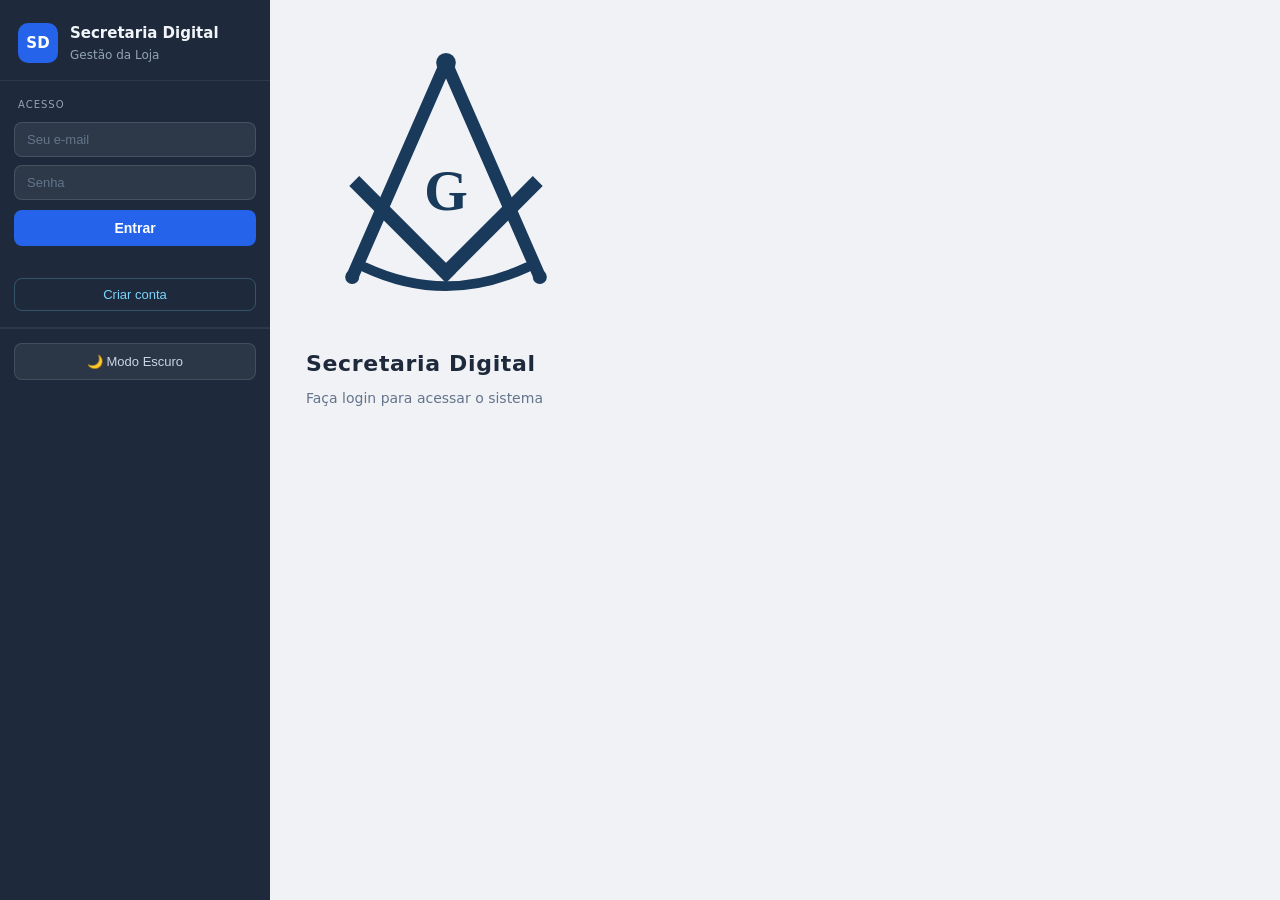
==== frontend_painel/index.html @ e57c98c4 "feat: Calculadora de Bebidas + chave_pix no cadastro de irmão - Migrations 039 (irmaos.chave_pix) e " ====
<!DOCTYPE html>
<html lang="pt-BR">
<head>
  <meta charset="UTF-8" />
  <meta name="viewport" content="width=device-width, initial-scale=1.0" />
  <title>Secretaria Digital</title>
  <link rel="stylesheet" href="styles.css?v=16" />
  <script>
    (function(){var t=localStorage.getItem('sd-theme');if(t==='dark')document.documentElement.setAttribute('data-theme','dark');}())
  </script>
  <script src="https://cdn.jsdelivr.net/npm/chart.js@4.4.0/dist/chart.umd.min.js"></script>
</head>
<body>

<!-- Hamburguer (mobile) -->
<button class="hamburger" id="hamburger" onclick="toggleSidebar()">
  <span></span><span></span><span></span>
</button>
<div class="sidebar-overlay" id="sidebarOverlay" onclick="toggleSidebar()"></div>

<div class="layout">

  <!-- ═══════════════════ SIDEBAR ═══════════════════ -->
  <aside class="sidebar" id="sidebar">

    <div class="brand" onclick="if(state&&state.token){mostrarView('homeView');atualizarNavAtivo();}" style="cursor:pointer" title="Ir para home">
      <div class="brand-icon">SD</div>
      <div>
        <div class="brand-title">Secretaria Digital</div>
        <div class="brand-sub">Gestão da Loja</div>
      </div>
    </div>

    <!-- Bloco de autenticação -->
    <div class="sidebar-section">
      <div class="sidebar-label">Acesso</div>

      <div id="formLogin">
        <input class="sb-input" type="text"     id="apiUrl"   value="" placeholder="URL da API" style="display:none" />
        <input class="sb-input" type="email"    id="email"    placeholder="Seu e-mail" />
        <input class="sb-input" type="password" id="password" placeholder="Senha" />
        <button class="btn-login" id="loginBtn">Entrar</button>
        <div class="sb-msg" id="loginMsg"></div>
        <button class="btn-criar-conta" id="abrirCadastroBtn">Criar conta</button>
      </div>

      <div id="blocoUsuario" style="display:none">
        <div class="user-card">
          <div class="user-avatar" id="userAvatar">?</div>
          <div>
            <div class="user-name"  id="userName">—</div>
            <div class="user-cargo" id="userCargoLabel">—</div>
          </div>
        </div>
        <button class="btn-logout" id="logoutBtn">Sair</button>
      </div>
    </div>

    <!-- Lista de cargos (visível só após login) -->
    <div class="sidebar-section grow" id="cargoSection" style="display:none">
      <div class="sidebar-label">Módulos</div>
      <nav class="cargo-nav" id="modulosNav"></nav>
      <div class="sidebar-label" style="margin-top:14px">Cargos</div>
      <nav class="cargo-nav" id="cargoNav"></nav>
    </div>

    <!-- Rodapé -->
    <div class="sidebar-footer">
      <button id="themeToggle" onclick="toggleDarkMode()" class="btn-theme-toggle">🌙  Modo Escuro</button>
    </div>

  </aside>

  <!-- ═══════════════════ ÁREA PRINCIPAL ═══════════════════ -->
  <main class="main" id="main">

    <!-- Tela pré-login -->
    <div id="preLoginView" class="prelogin-view">
      <div class="prelogin-symbol">

        <!-- Imagem principal (carrega da internet) -->
        <img id="masonicImg"
             src="https://s.calendarr.com/upload/datas/si/mb/simbolo-do-macom_c.jpg"
             alt="Símbolo Maçônico"
             class="masonic-img"
             onerror="document.getElementById('masonicImg').style.display='none';
                      document.getElementById('masonicSvg').style.display='block'" />

        <!-- SVG fallback (exibido se a imagem falhar) -->
        <svg id="masonicSvg" viewBox="0 0 200 205" xmlns="http://www.w3.org/2000/svg"
             class="masonic-svg" style="display:none">
          <!-- Esquadro: ângulo reto em baixo ao centro, braços NW e NE -->
          <line x1="100" y1="172" x2="38"  y2="110" stroke="#1a3a5c" stroke-width="10" stroke-linecap="square"/>
          <line x1="100" y1="172" x2="162" y2="110" stroke="#1a3a5c" stroke-width="10" stroke-linecap="square"/>
          <!-- Compasso: dobradiça no topo, pernas descendo -->
          <line x1="100" y1="22"  x2="33"  y2="175" stroke="#1a3a5c" stroke-width="9"  stroke-linecap="round"/>
          <line x1="100" y1="22"  x2="167" y2="175" stroke="#1a3a5c" stroke-width="9"  stroke-linecap="round"/>
          <!-- Arco inferior do compasso -->
          <path d="M 42,168 Q 100,195 158,168" stroke="#1a3a5c" stroke-width="7" fill="none" stroke-linecap="round"/>
          <!-- Pino/dobradiça -->
          <circle cx="100" cy="22"  r="7" fill="#1a3a5c"/>
          <!-- Pontas do compasso -->
          <circle cx="33"  cy="175" r="5" fill="#1a3a5c"/>
          <circle cx="167" cy="175" r="5" fill="#1a3a5c"/>
          <!-- G central -->
          <text x="100" y="118" text-anchor="middle" dominant-baseline="middle"
                fill="#1a3a5c" font-size="40" font-weight="bold"
                font-family="Georgia, 'Times New Roman', serif">G</text>
        </svg>

      </div>
      <div class="prelogin-label">Secretaria Digital</div>
      <div class="prelogin-sub">Faça login para acessar o sistema</div>
    </div>

    <!-- Estado inicial (após login, sem cargo selecionado) -->
    <div id="homeView" class="home-view" style="display:none">
      <div class="home-hero">
        <div class="home-badge">Secretaria Digital</div>
        <h1>Painel de Cargos e Funções</h1>
        <p>Selecione um cargo na barra lateral para ver suas responsabilidades e as funcionalidades disponíveis no sistema.</p>
      </div>

      <div class="home-cards" id="homeCargoGrid"></div>
    </div>

    <!-- Visão de cadastro de irmãos -->
    <div id="irmaoView" style="display:none"></div>

    <!-- Visão de compras/reembolsos -->
    <div id="comprasView" style="display:none"></div>

    <!-- Visão de centros de custo e rateio -->
    <div id="rateioView" style="display:none"></div>

    <!-- Visão de relatórios -->
    <div id="relatoriosView" style="display:none"></div>

    <!-- Visão de permissões -->
    <div id="permissoesView" style="display:none"></div>

    <!-- Visão de comissões -->
    <div id="comissoesView" style="display:none"></div>

    <!-- Repositório de arquivos -->
    <div id="repositorioView" style="display:none"></div>

    <!-- Agenda / Calendário -->
    <div id="agendaView" style="display:none"></div>

    <!-- Perfil de irmão -->
    <div id="irmaoDetalheView" style="display:none"></div>

    <!-- Gestão de usuários -->
    <div id="usuariosView" style="display:none"></div>

    <!-- WhatsApp -->
    <div id="whatsappView" style="display:none"></div>

    <!-- Inventário da loja -->
    <div id="inventarioView" style="display:none"></div>

    <!-- Contratos -->
    <div id="contratosView" style="display:none"></div>

    <!-- Tarefas -->
    <div id="tarefasView" style="display:none"></div>

    <!-- Calculadora de Bebidas -->
    <div id="bebidasView" style="display:none"></div>

    <!-- Trilha de Auditoria -->
    <div id="auditView" style="display:none"></div>

    <!-- Tesouraria -->
    <div id="tesourariaView" style="display:none"></div>

    <!-- Lojas & Complexos -->
    <div id="lojasView" style="display:none"></div>

    <!-- Dashboard do Complexo -->
    <div id="complexoView" style="display:none"></div>

    <!-- Gestão SaaS (tenants & assinaturas) -->
    <div id="tenantsView" style="display:none"></div>

    <!-- Visão de um cargo específico -->
    <div id="cargoView" style="display:none">

      <header class="cargo-header" id="cargoHeader"></header>

      <section class="content-section" id="responsSection">
        <h2 class="section-title">Responsabilidades</h2>
        <div class="cards-grid" id="responsCards"></div>
      </section>

      <section class="content-section" id="funcsSection">
        <h2 class="section-title">Funcionalidades no Sistema</h2>
        <div class="cards-grid" id="funcsCards"></div>
      </section>

    </div>

  </main>
</div>

<!-- Modal de cadastro -->
<div class="modal-overlay" id="modalCadastroOverlay" onclick="fecharCadastro()">
  <div class="modal-box" onclick="event.stopPropagation()">
    <div class="modal-header">
      <div class="modal-title">Criar conta</div>
      <button class="modal-close" onclick="fecharCadastro()">✕</button>
    </div>

    <!-- Passo 1: Formulário -->
    <div id="cadastroForm">
      <div class="modal-body">
        <div>
          <div class="modal-label">Nome completo</div>
          <input class="modal-input" id="reg_nome" type="text" placeholder="Seu nome completo" />
        </div>
        <div>
          <div class="modal-label">Nome de usuário</div>
          <input class="modal-input" id="reg_usuario" type="text" placeholder="Como será exibido no sistema" />
        </div>
        <div>
          <div class="modal-label">E-mail</div>
          <input class="modal-input" id="reg_email" type="email" placeholder="seu@email.com" />
        </div>
        <div>
          <div class="modal-label">Senha</div>
          <input class="modal-input" id="reg_senha" type="password" placeholder="Mínimo 8 caracteres" />
        </div>
        <div>
          <div class="modal-label">Confirmar senha</div>
          <input class="modal-input" id="reg_confirma" type="password" placeholder="Repita a senha" />
        </div>
        <pre class="modal-result" id="cadastroMsg" style="display:none"></pre>
      </div>
      <div class="modal-footer">
        <button class="func-btn neutral" onclick="fecharCadastro()">Cancelar</button>
        <button class="func-btn primary" id="cadastroBtn" onclick="registrar()">Criar conta</button>
      </div>
    </div>

    <!-- Passo 2: Confirmação enviada -->
    <div id="cadastroConfirmado" style="display:none">
      <div class="modal-body" style="align-items:center; text-align:center; padding:20px 22px">
        <div style="font-size:32px">📧</div>
        <div style="font-size:16px; font-weight:700; margin-top:10px">Verifique seu e-mail</div>
        <div style="color:#64748b; margin-top:6px; font-size:13px; line-height:1.5">
          Enviamos um link de confirmação para<br/>
          <strong id="cadastroEmailEnviado"></strong>.<br/>
          Clique no link para ativar sua conta.
        </div>
      </div>
      <div class="modal-footer" style="justify-content:center">
        <button class="func-btn primary" onclick="fecharCadastro()">Entendido</button>
      </div>
    </div>
  </div>
</div>

<!-- Modal de ação -->
<div class="modal-overlay" id="modalOverlay" onclick="fecharModal()">
  <div class="modal-box" onclick="event.stopPropagation()">
    <div class="modal-header">
      <div class="modal-title" id="modalTitle">Ação</div>
      <button class="modal-close" onclick="fecharModal()">✕</button>
    </div>
    <div class="modal-body" id="modalBody"></div>
    <div class="modal-footer" id="modalFooter"></div>
  </div>
</div>

<script src="app.js?v=36"></script>
</body>
</html>
---- frontend_painel/styles.css ----
/* ═══════════════════════════════════════════
   RESET & VARIÁVEIS
═══════════════════════════════════════════ */
*, *::before, *::after { box-sizing: border-box; margin: 0; padding: 0; }

:root {
  --sidebar-w: 270px;
  --white:     #ffffff;
  --bg:        #f0f2f6;
  --sb-bg:     #1e2a3b;
  --sb-hover:  #273547;
  --sb-active: #2563eb;
  --sb-text:   #94a3b8;
  --sb-text2:  #cbd5e1;
  --text:      #1e293b;
  --muted:     #64748b;
  --border:    #e2e8f0;
  --shadow:    0 1px 4px rgba(0,0,0,0.08);
  --shadow-md: 0 4px 20px rgba(0,0,0,0.10);
  --radius:    14px;
  --radius-sm: 8px;

  /* Paleta de cargos */
  --c-admin:    #7c3aed;
  --c-mestre:   #b45309;
  --c-vig1:     #0369a1;
  --c-vig2:     #0891b2;
  --c-fin:      #059669;
  --c-sec:      #d97706;
  --c-chan:     #9333ea;
  --c-arq:     #475569;
  --c-alm:     #b45309;
  --c-irmao:   #64748b;
}

body {
  font-family: -apple-system, BlinkMacSystemFont, 'Segoe UI', system-ui, Arial, sans-serif;
  background: var(--bg);
  color: var(--text);
  min-height: 100vh;
  font-size: 15px;
  line-height: 1.5;
}

/* ═══════════════════════════════════════════
   LAYOUT GERAL
═══════════════════════════════════════════ */
.layout {
  display: flex;
  min-height: 100vh;
}

/* ═══════════════════════════════════════════
   SIDEBAR
═══════════════════════════════════════════ */
.sidebar {
  width: var(--sidebar-w);
  background: var(--sb-bg);
  color: var(--sb-text2);
  position: fixed;
  top: 0; left: 0; bottom: 0;
  display: flex;
  flex-direction: column;
  overflow-y: auto;
  z-index: 200;
  flex-shrink: 0;
}

.brand {
  display: flex;
  align-items: center;
  gap: 12px;
  padding: 22px 18px 16px;
  border-bottom: 1px solid rgba(255,255,255,0.07);
}
.brand-icon {
  width: 40px; height: 40px;
  background: var(--sb-active);
  border-radius: 10px;
  display: flex; align-items: center; justify-content: center;
  font-weight: 800; font-size: 15px; color: #fff; flex-shrink: 0;
}
.brand-title { font-size: 15px; font-weight: 700; color: #f1f5f9; }
.brand-sub   { font-size: 12px; color: var(--sb-text); margin-top: 1px; }

.sidebar-section { padding: 16px 14px; border-bottom: 1px solid rgba(255,255,255,0.06); }
.sidebar-section.grow { flex: 1; border-bottom: none; }
.sidebar-label {
  font-size: 10px; text-transform: uppercase; letter-spacing: 0.1em;
  color: var(--sb-text); margin-bottom: 10px; padding: 0 4px;
}

/* Login inputs */
.sb-input {
  display: block; width: 100%;
  padding: 9px 12px; margin-bottom: 8px;
  background: rgba(255,255,255,0.07);
  border: 1px solid rgba(255,255,255,0.12);
  border-radius: var(--radius-sm);
  color: #f1f5f9; font-size: 13px;
}
.sb-input:focus { outline: none; border-color: var(--sb-active); }
.sb-input::placeholder { color: #64748b; }

.btn-login {
  width: 100%; padding: 10px;
  background: var(--sb-active); color: #fff;
  border: none; border-radius: var(--radius-sm);
  font-size: 14px; font-weight: 600; cursor: pointer;
  margin-top: 2px;
}
.btn-login:hover { background: #1d4ed8; }

.sb-msg { font-size: 12px; color: #f87171; margin-top: 6px; min-height: 18px; }

/* Usuário autenticado */
.user-card {
  display: flex; align-items: center; gap: 10px;
  background: rgba(255,255,255,0.06);
  border-radius: var(--radius-sm); padding: 10px 12px; margin-bottom: 10px;
}
.user-avatar {
  width: 34px; height: 34px; border-radius: 50%;
  background: var(--sb-active);
  display: flex; align-items: center; justify-content: center;
  font-weight: 700; font-size: 14px; color: #fff; flex-shrink: 0;
}
.user-name  { font-size: 13px; font-weight: 600; color: #f1f5f9; }
.user-cargo { font-size: 11px; color: var(--sb-text); margin-top: 2px; }
.btn-criar-conta {
  display: block; width: 100%; padding: 8px; margin-top: 8px;
  background: transparent; color: #7dd3fc;
  border: 1px solid rgba(125,211,252,0.25); border-radius: var(--radius-sm);
  font-size: 13px; cursor: pointer; text-align: center;
}
.btn-criar-conta:hover { background: rgba(125,211,252,0.08); }

.btn-logout {
  width: 100%; padding: 8px;
  background: rgba(220,38,38,0.15); color: #fca5a5;
  border: 1px solid rgba(220,38,38,0.25); border-radius: var(--radius-sm);
  font-size: 13px; cursor: pointer;
}
.btn-logout:hover { background: rgba(220,38,38,0.28); }

/* Nav de cargos */
.cargo-nav { display: flex; flex-direction: column; gap: 2px; }
.cargo-nav-item {
  display: flex; align-items: center; gap: 10px;
  padding: 9px 10px; border-radius: var(--radius-sm);
  cursor: pointer; transition: background 0.15s;
  font-size: 13px; color: var(--sb-text2);
}
.cargo-nav-item:hover   { background: var(--sb-hover); }
.cargo-nav-item.active  { background: rgba(37,99,235,0.2); color: #93c5fd; }
.cargo-nav-item .dot {
  width: 8px; height: 8px; border-radius: 50%; flex-shrink: 0;
}
.cargo-nav-item .nivel-badge {
  margin-left: auto; font-size: 10px; color: var(--sb-text);
  background: rgba(255,255,255,0.06); padding: 2px 6px; border-radius: 99px;
}

.sidebar-footer {
  padding: 14px;
  border-top: 1px solid rgba(255,255,255,0.07);
}
.btn-print {
  width: 100%; padding: 10px;
  background: rgba(255,255,255,0.06);
  border: 1px solid rgba(255,255,255,0.12);
  color: var(--sb-text2); border-radius: var(--radius-sm);
  font-size: 13px; cursor: pointer;
}
.btn-print:hover { background: rgba(255,255,255,0.12); }

/* ═══════════════════════════════════════════
   ÁREA PRINCIPAL
═══════════════════════════════════════════ */
.main {
  margin-left: var(--sidebar-w);
  flex: 1;
  padding: 32px 36px;
  min-height: 100vh;
}

/* ── HOME VIEW ── */
.home-view { max-width: 960px; }

.home-hero {
  margin-bottom: 32px;
}
.home-badge {
  display: inline-block;
  background: rgba(37,99,235,0.1); color: #2563eb;
  border: 1px solid rgba(37,99,235,0.25);
  padding: 4px 12px; border-radius: 99px;
  font-size: 12px; font-weight: 600; letter-spacing: 0.05em;
  margin-bottom: 14px; text-transform: uppercase;
}
.home-hero h1 {
  font-size: 32px; font-weight: 800; color: var(--text);
  margin-bottom: 10px;
}
.home-hero p { font-size: 16px; color: var(--muted); max-width: 600px; }

.home-cards {
  display: grid;
  grid-template-columns: repeat(auto-fill, minmax(200px, 1fr));
  gap: 14px;
}
.home-cargo-card {
  background: var(--white);
  border: 2px solid var(--border);
  border-radius: var(--radius);
  padding: 18px;
  cursor: pointer;
  transition: box-shadow 0.15s, transform 0.1s, border-color 0.15s;
}
.home-cargo-card:hover {
  box-shadow: var(--shadow-md);
  transform: translateY(-2px);
  border-color: var(--card-color, #2563eb);
}
.home-cargo-card .card-icon { font-size: 28px; margin-bottom: 10px; }
.home-cargo-card .card-title { font-size: 14px; font-weight: 700; color: var(--text); margin-bottom: 4px; }
.home-cargo-card .card-nivel { font-size: 12px; color: var(--muted); }
.home-cargo-card .card-nivel span {
  background: #f1f5f9; padding: 2px 8px; border-radius: 99px; font-size: 11px;
}

/* ── CARGO HEADER ── */
.cargo-header {
  display: flex; align-items: flex-start; gap: 20px;
  background: var(--white);
  border-radius: var(--radius);
  padding: 24px 28px;
  margin-bottom: 28px;
  box-shadow: var(--shadow);
  border-left: 5px solid var(--cargo-cor, #2563eb);
  page-break-inside: avoid;
}
.cargo-header-icon {
  font-size: 44px; line-height: 1; flex-shrink: 0;
}
.cargo-header-info { flex: 1; }
.cargo-header-info h1 {
  font-size: 26px; font-weight: 800; color: var(--text); margin-bottom: 6px;
}
.cargo-header-info p { font-size: 15px; color: var(--muted); max-width: 700px; }
.nivel-tag {
  display: inline-flex; align-items: center; gap: 6px;
  margin-top: 10px;
  background: #f1f5f9; border: 1px solid var(--border);
  padding: 4px 12px; border-radius: 99px;
  font-size: 12px; font-weight: 600; color: var(--muted);
}
.nivel-dot { width: 8px; height: 8px; border-radius: 50%; }

/* ── SEÇÕES ── */
.content-section { margin-bottom: 36px; }
.section-title {
  font-size: 13px; font-weight: 700;
  text-transform: uppercase; letter-spacing: 0.08em;
  color: var(--muted); margin-bottom: 16px;
  padding-bottom: 8px;
  border-bottom: 2px solid var(--border);
}

/* ── CARDS GRID ── */
.cards-grid {
  display: grid;
  grid-template-columns: repeat(auto-fill, minmax(260px, 1fr));
  gap: 16px;
}

/* Card de responsabilidade */
.resp-card {
  background: var(--white);
  border: 1px solid var(--border);
  border-radius: var(--radius);
  padding: 18px 20px;
  box-shadow: var(--shadow);
  page-break-inside: avoid;
}
.resp-card-icon { font-size: 22px; margin-bottom: 10px; }
.resp-card-title { font-size: 15px; font-weight: 700; color: var(--text); margin-bottom: 6px; }
.resp-card-desc  { font-size: 13px; color: var(--muted); line-height: 1.55; }

/* Card de funcionalidade */
.func-card {
  background: var(--white);
  border: 1px solid var(--border);
  border-radius: var(--radius);
  padding: 20px;
  box-shadow: var(--shadow);
  display: flex; flex-direction: column;
  page-break-inside: avoid;
  transition: box-shadow 0.15s;
}
.func-card:hover { box-shadow: var(--shadow-md); }

.func-card-top { display: flex; align-items: flex-start; gap: 12px; margin-bottom: 12px; }
.func-card-icon {
  width: 40px; height: 40px; border-radius: 10px;
  display: flex; align-items: center; justify-content: center;
  font-size: 20px; flex-shrink: 0;
  background: #f1f5f9;
}
.func-card-title { font-size: 15px; font-weight: 700; color: var(--text); margin-bottom: 3px; }
.func-card-desc  { font-size: 13px; color: var(--muted); line-height: 1.5; }

.func-card-quem {
  margin-top: auto; padding-top: 12px;
  border-top: 1px solid var(--border);
  font-size: 11px; color: var(--muted);
}
.func-card-quem strong { color: var(--text); }

.func-card-actions { margin-top: 14px; display: flex; flex-wrap: wrap; gap: 8px; }
.func-btn {
  padding: 8px 14px;
  border-radius: var(--radius-sm);
  font-size: 13px; font-weight: 500;
  border: 1px solid transparent;
  cursor: pointer;
  transition: opacity 0.15s;
}
.func-btn:hover   { opacity: 0.8; }
.func-btn.primary { background: #2563eb; color: #fff; }
.func-btn.success { background: #059669; color: #fff; }
.func-btn.warning { background: #d97706; color: #fff; }
.func-btn.danger  { background: #dc2626; color: #fff; }
.func-btn.neutral { background: #f1f5f9; color: var(--text); border-color: var(--border); }
.func-btn.locked  { background: #f1f5f9; color: #94a3b8; border-color: var(--border); cursor: not-allowed; }

.badge-locked {
  display: inline-flex; align-items: center; gap: 4px;
  font-size: 11px; color: #94a3b8;
  background: #f8fafc; border: 1px solid #e2e8f0;
  padding: 3px 8px; border-radius: 99px; margin-top: 10px;
}

/* ═══════════════════════════════════════════
   MODAL
═══════════════════════════════════════════ */
.modal-overlay {
  display: none; position: fixed; inset: 0;
  background: rgba(0,0,0,0.4); z-index: 500;
  align-items: center; justify-content: center;
}
.modal-overlay.open { display: flex; }
.modal-box {
  background: var(--white); border-radius: var(--radius);
  width: 100%; max-width: 520px; max-height: 90vh; overflow-y: auto;
  box-shadow: 0 20px 60px rgba(0,0,0,0.2);
}
.modal-header {
  display: flex; align-items: center; justify-content: space-between;
  padding: 18px 22px; border-bottom: 1px solid var(--border);
}
.modal-title  { font-size: 17px; font-weight: 700; }
.modal-close  { background: none; border: none; font-size: 18px; cursor: pointer; color: var(--muted); }
.modal-body   { padding: 22px; display: flex; flex-direction: column; gap: 14px; }
.modal-footer { padding: 14px 22px; border-top: 1px solid var(--border); display: flex; gap: 10px; justify-content: flex-end; }

.modal-label { font-size: 13px; font-weight: 600; color: var(--muted); margin-bottom: 4px; }
.modal-input {
  width: 100%; padding: 10px 14px;
  border: 1px solid var(--border); border-radius: var(--radius-sm);
  font-size: 14px; color: var(--text);
}
.modal-input:focus { outline: none; border-color: #2563eb; }
.modal-result {
  background: #f8fafc; border: 1px solid var(--border);
  border-radius: var(--radius-sm); padding: 12px;
  font-size: 13px; line-height: 1.55;
  white-space: pre-wrap; max-height: 200px; overflow-y: auto;
  color: var(--muted);
}
.modal-result.ok    { border-color: #6ee7b7; background: #f0fdf4; color: #065f46; }
.modal-result.error { border-color: #fca5a5; background: #fef2f2; color: #991b1b; }

/* ═══════════════════════════════════════════
   PRÉ-LOGIN
═══════════════════════════════════════════ */
.prelogin-view {
  display: flex; flex-direction: column;
  align-items: center; justify-content: center;
  min-height: 90vh;
  user-select: none;
}
.prelogin-symbol {
  width: 24vw; max-width: 280px; min-width: 160px;
  animation: fadeIn 0.8s ease;
}
.masonic-img {
  width: 100%; height: auto; display: block;
  border-radius: 12px;
  filter: drop-shadow(0 6px 28px rgba(0,0,0,0.12));
}
.masonic-svg { width: 100%; height: auto; display: block; }
.prelogin-label {
  margin-top: 28px;
  font-size: 22px; font-weight: 700; color: #1e293b;
  letter-spacing: 0.03em;
  animation: fadeIn 1s ease;
}
.prelogin-sub {
  margin-top: 8px;
  font-size: 14px; color: var(--muted);
  animation: fadeIn 1.2s ease;
}
@keyframes fadeIn { from { opacity: 0; transform: translateY(10px); } to { opacity: 1; transform: none; } }

/* ═══════════════════════════════════════════
   CADASTRO DE IRMÃOS
═══════════════════════════════════════════ */
.irmao-header {
  display: flex; align-items: center; justify-content: space-between;
  margin-bottom: 24px;
}
.irmao-header h1 { font-size: 26px; font-weight: 800; }
.irmao-grid {
  display: grid;
  grid-template-columns: repeat(auto-fill, minmax(300px, 1fr));
  gap: 16px;
  margin-bottom: 36px;
}
.irmao-card {
  background: var(--white);
  border: 1px solid var(--border);
  border-radius: var(--radius);
  padding: 20px;
  box-shadow: var(--shadow);
  page-break-inside: avoid;
}
.irmao-card-top {
  display: flex; align-items: center; gap: 14px; margin-bottom: 14px;
}
.irmao-avatar {
  width: 48px; height: 48px; border-radius: 50%;
  background: linear-gradient(135deg, #2563eb, #7c3aed);
  display: flex; align-items: center; justify-content: center;
  font-size: 20px; font-weight: 700; color: #fff; flex-shrink: 0;
}
.irmao-card-name  { font-size: 16px; font-weight: 700; color: var(--text); }
.irmao-card-cim   { font-size: 12px; color: var(--muted); margin-top: 2px; }
.irmao-card-body  { font-size: 13px; color: var(--muted); line-height: 1.8; }
.irmao-card-body strong { color: var(--text); }
.irmao-card-tags  { display: flex; flex-wrap: wrap; gap: 6px; margin-top: 12px; }
.irmao-card-actions { display: flex; gap: 8px; margin-top: 12px; padding-top: 10px; border-top: 1px solid var(--border); }
.irmao-card-actions .func-btn { font-size: 12px; padding: 4px 12px; }
.tag {
  font-size: 11px; padding: 3px 10px; border-radius: 99px;
  font-weight: 600;
}
.tag-regular  { background: #dbeafe; color: #1e40af; }
.tag-idoso    { background: #d1fae5; color: #065f46; }
.tag-potencia { background: #ede9fe; color: #5b21b6; }
.tag-especial { background: #fef3c7; color: #92400e; }
.tag-aniv     { background: #fce7f3; color: #9d174d; }

.mensalidade-info {
  background: var(--white);
  border: 1px solid var(--border);
  border-radius: var(--radius);
  padding: 20px 24px;
  margin-bottom: 24px;
  box-shadow: var(--shadow);
}
.mensalidade-info h2 { font-size: 16px; margin-bottom: 14px; }
.mensalidade-categorias {
  display: grid;
  grid-template-columns: repeat(auto-fill, minmax(200px, 1fr));
  gap: 12px;
}
.cat-card {
  border-radius: var(--radius-sm); padding: 14px 16px; border: 1px solid transparent;
}
.cat-card.regular  { background: #eff6ff; border-color: #bfdbfe; }
.cat-card.idoso    { background: #f0fdf4; border-color: #bbf7d0; }
.cat-card.potencia { background: #f5f3ff; border-color: #ddd6fe; }
.cat-card.especial { background: #fffbeb; border-color: #fde68a; }
.cat-card-titulo   { font-size: 13px; font-weight: 700; margin-bottom: 4px; }
.cat-card-desc     { font-size: 12px; color: var(--muted); }
.cat-card-valor    { font-size: 16px; font-weight: 800; margin-top: 8px; }

.form-card {
  background: var(--white); border: 1px solid var(--border);
  border-radius: var(--radius); padding: 24px; box-shadow: var(--shadow);
  margin-bottom: 28px;
}
.form-card h2 { font-size: 17px; font-weight: 700; margin-bottom: 18px; }
.form-grid {
  display: grid;
  grid-template-columns: repeat(auto-fill, minmax(220px, 1fr));
  gap: 16px;
}
.form-group { display: flex; flex-direction: column; gap: 5px; }
.form-label { font-size: 12px; font-weight: 600; color: var(--muted); text-transform: uppercase; letter-spacing: 0.05em; }
.form-input {
  padding: 9px 12px; border: 1px solid var(--border); border-radius: var(--radius-sm);
  font-size: 14px; color: var(--text); background: #f8fafc;
}
.form-input:focus { outline: none; border-color: #2563eb; background: #fff; }
.form-select { padding: 9px 12px; border: 1px solid var(--border); border-radius: var(--radius-sm); font-size: 14px; background: #f8fafc; }
.form-actions { margin-top: 18px; display: flex; gap: 10px; }

.sidebar-nav-module {
  display: flex; align-items: center; gap: 10px;
  padding: 9px 10px; border-radius: var(--radius-sm);
  cursor: pointer; transition: background 0.15s;
  font-size: 13px; color: var(--sb-text2);
  border-left: 2px solid transparent;
}
.sidebar-nav-module:hover  { background: var(--sb-hover); }
.sidebar-nav-module.active { background: rgba(37,99,235,0.2); color: #93c5fd; border-left-color: #2563eb; }

/* ═══════════════════════════════════════════
   PRINT
═══════════════════════════════════════════ */
@media print {
  body { background: #fff; font-size: 13px; }
  .sidebar, .func-card-actions, .btn-print, .badge-locked, .modal-overlay { display: none !important; }
  .main { margin-left: 0; padding: 20px; }
  .home-view { display: none !important; }
  .cargo-header {
    border: 2px solid #e2e8f0 !important;
    box-shadow: none;
    border-left: 6px solid currentColor !important;
  }
  .func-card, .resp-card {
    border: 1px solid #e2e8f0;
    box-shadow: none;
    break-inside: avoid;
  }
  .cards-grid { grid-template-columns: repeat(3, 1fr); gap: 10px; }
  .section-title { color: #334155; }
  h1 { font-size: 22px !important; }
  .content-section { margin-bottom: 24px; }
  .func-card-quem { display: block; }
  @page { margin: 1.5cm; size: A4; }
}

/* ═══════════════════════════════════════════
   RESPONSIVO
═══════════════════════════════════════════ */
/* ═══════════════════════════════════════════
   RESPONSIVO — MOBILE
═══════════════════════════════════════════ */

/* Botão hamburguer (só mobile) */
.hamburger {
  display: none;
  position: fixed; top: 12px; left: 12px; z-index: 400;
  width: 42px; height: 42px; border-radius: 10px;
  background: var(--sb-bg); border: none; cursor: pointer;
  flex-direction: column; align-items: center; justify-content: center; gap: 5px;
}
.hamburger span {
  display: block; width: 22px; height: 2px;
  background: #f1f5f9; border-radius: 2px;
  transition: all 0.25s;
}
.hamburger.open span:nth-child(1) { transform: translateY(7px) rotate(45deg); }
.hamburger.open span:nth-child(2) { opacity: 0; }
.hamburger.open span:nth-child(3) { transform: translateY(-7px) rotate(-45deg); }

/* Overlay escuro quando sidebar aberta no mobile */
.sidebar-overlay {
  display: none; position: fixed; inset: 0;
  background: rgba(0,0,0,0.45); z-index: 150;
}
.sidebar-overlay.open { display: block; }

@media (max-width: 768px) {
  :root { --sidebar-w: 0px; }

  .hamburger { display: flex; }

  .sidebar {
    transform: translateX(-100%);
    transition: transform 0.28s ease;
    width: 280px;
    z-index: 300;
  }
  .sidebar.open { transform: translateX(0); }

  .main {
    margin-left: 0;
    padding: 64px 14px 24px;
  }

  /* Cards em coluna única no mobile */
  .cards-grid,
  .home-cards,
  .irmao-grid,
  .mensalidade-categorias { grid-template-columns: 1fr; }

  /* Cargo header empilhado */
  .cargo-header { flex-direction: column; gap: 12px; padding: 16px; }
  .cargo-header-icon { font-size: 34px; }
  .cargo-header-info h1 { font-size: 20px; }

  /* Formulários em coluna única */
  .form-grid { grid-template-columns: 1fr; }

  /* Aniversários header empilhado */
  .irmao-header { flex-direction: column; align-items: flex-start; gap: 10px; }

  /* Pre-login: símbolo menor */
  .prelogin-symbol { width: 55vw; max-width: 220px; }
  .prelogin-label { font-size: 18px; }

  /* Modal ocupa tela toda */
  .modal-box { max-width: 100%; margin: 0 12px; }

  /* Home hero */
  .home-hero h1 { font-size: 22px; }

  /* Func cards sem botão visível na listagem do cargo */
  .section-title { font-size: 12px; }
}

@media (max-width: 480px) {
  .main { padding: 60px 10px 20px; }
  .cargo-header { padding: 14px; }
  .func-card, .resp-card, .irmao-card { padding: 14px; }
  .func-card-title { font-size: 14px; }
}

/* ═══════════════════════════════════════════
   VIEW HEADER GENÉRICO
═══════════════════════════════════════════ */
.view-header { display:flex; align-items:center; justify-content:space-between; margin-bottom:20px; flex-wrap:wrap; gap:10px; }
.view-header h1 { font-size:22px; font-weight:700; color:var(--text); }
.btn-primary  { background:var(--sb-active); color:#fff; border:none; border-radius:8px; padding:8px 16px; cursor:pointer; font-size:13px; font-weight:600; }
.btn-primary:hover { opacity:.9; }
.btn-neutral  { background:#e2e8f0; color:var(--text); border:none; border-radius:8px; padding:8px 16px; cursor:pointer; font-size:13px; }
.btn-primary.small, .btn-neutral.small { padding:5px 10px; font-size:12px; }
.loading   { color:var(--muted); padding:20px; text-align:center; }
.empty-msg { color:var(--muted); padding:20px; text-align:center; font-style:italic; }
.error-msg { color:#dc2626; padding:20px; }
.form-group { display:flex; flex-direction:column; gap:4px; margin-bottom:12px; }
.form-group label { font-size:12px; font-weight:600; color:var(--muted); }
.form-group.inline { flex-direction:row; align-items:center; gap:8px; }
.filtros-row { display:flex; align-items:center; gap:12px; flex-wrap:wrap; margin-bottom:16px; }
.filtros-row select, .filtros-row input[type=date] { border:1px solid var(--border); border-radius:8px; padding:6px 10px; font-size:13px; }

/* ═══════════════════════════════════════════
   COMPRAS / REEMBOLSOS
═══════════════════════════════════════════ */
.compra-card { background:#fff; border-radius:12px; padding:16px; margin-bottom:12px; box-shadow:var(--shadow); border-left:4px solid #e2e8f0; }
.compra-card.status-pendente  { border-left-color:#f59e0b; }
.compra-card.status-aprovado  { border-left-color:#10b981; }
.compra-card.status-rejeitado { border-left-color:#ef4444; }
.compra-top  { display:flex; align-items:center; justify-content:space-between; gap:10px; flex-wrap:wrap; margin-bottom:8px; }
.compra-evento { font-weight:700; font-size:15px; color:var(--text); }
.compra-meta { display:flex; flex-wrap:wrap; gap:12px; font-size:13px; color:var(--muted); margin-bottom:8px; }
.compra-arquivos { display:flex; flex-wrap:wrap; gap:8px; margin-bottom:8px; }
.arq-link { font-size:12px; color:var(--sb-active); background:#f0f7ff; padding:3px 8px; border-radius:6px; border:none; cursor:pointer; }
.arq-link-wrap { display:inline-flex; align-items:center; gap:4px; }
.compra-obs { font-size:13px; color:var(--muted); background:#f8fafc; padding:6px 10px; border-radius:6px; margin-bottom:8px; }
.compra-acoes { display:flex; gap:8px; flex-wrap:wrap; }
.badge-status { padding:2px 10px; border-radius:20px; font-size:11px; font-weight:700; text-transform:uppercase; }
.badge-status.pendente  { background:#fef3c7; color:#92400e; }
.badge-status.aprovado  { background:#d1fae5; color:#065f46; }
.badge-status.rejeitado { background:#fee2e2; color:#991b1b; }
.badge-oculto { background:#e2e8f0; color:var(--muted); padding:2px 8px; border-radius:20px; font-size:11px; }
.btn-sm { padding:4px 12px; border:none; border-radius:6px; cursor:pointer; font-size:12px; font-weight:600; }
.btn-sm.success { background:#d1fae5; color:#065f46; }
.btn-sm.danger  { background:#fee2e2; color:#991b1b; }
.btn-sm.neutral { background:#f1f5f9; color:var(--text); }

/* ═══════════════════════════════════════════
   CENTROS DE CUSTO & RATEIO
═══════════════════════════════════════════ */
.rateio-grid { display:grid; grid-template-columns:1fr 1fr; gap:24px; }
@media(max-width:700px){ .rateio-grid { grid-template-columns:1fr; } }
.section-header { display:flex; align-items:center; justify-content:space-between; margin-bottom:12px; }
.section-header h2 { font-size:16px; font-weight:700; }
.rateio-item { background:#fff; border-radius:10px; padding:14px; margin-bottom:10px; box-shadow:var(--shadow); }
.rateio-item.inativo { opacity:.6; }
.ri-nome { font-weight:700; font-size:14px; margin-bottom:4px; }
.ri-desc { font-size:12px; color:var(--muted); margin-bottom:6px; }
.ri-acoes { display:flex; gap:6px; margin-top:8px; }
.ri-itens { display:flex; flex-wrap:wrap; gap:6px; margin:6px 0; }
.rateio-tag { background:#eff6ff; color:#1d4ed8; font-size:12px; padding:2px 8px; border-radius:20px; }
.badge-inativo { background:#e2e8f0; color:var(--muted); font-size:11px; padding:1px 6px; border-radius:20px; margin-left:4px; }
.rateio-input-row { display:flex; align-items:center; gap:8px; margin-bottom:6px; }
.rateio-cc-label { flex:1; font-size:13px; }
.rateio-total { font-size:13px; font-weight:700; margin-top:8px; }

/* ═══════════════════════════════════════════
   RELATÓRIOS
═══════════════════════════════════════════ */
.relat-tabs { display:flex; gap:8px; margin-bottom:16px; flex-wrap:wrap; }
.relat-tab { padding:7px 18px; border:2px solid var(--border); border-radius:20px; background:#fff; cursor:pointer; font-size:13px; font-weight:600; color:var(--muted); }
.relat-tab.active { border-color:var(--sb-active); color:var(--sb-active); background:#eff6ff; }
.relat-filtros { display:flex; align-items:center; gap:12px; flex-wrap:wrap; margin-bottom:20px; }
.relat-filtros input[type=date] { border:1px solid var(--border); border-radius:8px; padding:6px 10px; font-size:13px; }
.relat-resumo { display:flex; gap:16px; flex-wrap:wrap; margin-bottom:20px; }
.relat-card { background:#fff; border-radius:12px; padding:18px 24px; box-shadow:var(--shadow); text-align:center; flex:1; min-width:140px; font-size:13px; color:var(--muted); }
.relat-card .relat-val { font-size:22px; font-weight:800; margin-bottom:4px; }
.relat-card.green .relat-val { color:#10b981; }
.relat-card.yellow .relat-val { color:#f59e0b; }
.relat-card.red .relat-val { color:#ef4444; }
.relat-table { width:100%; border-collapse:collapse; font-size:13px; background:#fff; border-radius:10px; overflow:hidden; box-shadow:var(--shadow); }
.relat-table th { background:#f8fafc; padding:10px 12px; text-align:left; font-weight:700; color:var(--muted); border-bottom:1px solid var(--border); }
.relat-table td { padding:10px 12px; border-bottom:1px solid #f1f5f9; }
.relat-table tr:last-child td { border-bottom:none; }
.row-oculto td { opacity:.5; }
.row-rateio td { background:#f8fafc; color:var(--muted); font-size:12px; }
.relat-charts-row { display:flex; gap:16px; flex-wrap:wrap; margin:20px 0; }
.relat-chart-wrap { background:#fff; border-radius:12px; padding:18px 20px; box-shadow:var(--shadow); flex:1; min-width:220px; }
.relat-chart-wrap h4 { font-size:13px; font-weight:700; color:var(--muted); margin:0 0 12px; }
.print-only-btn { display:inline-block; }

/* ═══════════════════════════════════════════════════════════
   COMISSÕES / CARGOS
═══════════════════════════════════════════════════════════ */
.cargo-irmao-row { display:flex; align-items:center; gap:10px; padding:10px 12px; background:#fff; border-radius:8px; margin-bottom:8px; box-shadow:var(--shadow); flex-wrap:wrap; }
.ci-nome  { flex:1; font-weight:600; font-size:14px; min-width:140px; }
.ci-select { border:1px solid var(--border); border-radius:8px; padding:5px 8px; font-size:12px; background:#f8fafc; }
.cim-badge { background:#e0e7ff; color:#3730a3; font-size:11px; padding:1px 6px; border-radius:10px; }
.badge-count { background:#f0fdf4; color:#166534; font-size:11px; padding:1px 7px; border-radius:10px; margin-left:6px; }
.tag-remove { background:none; border:none; cursor:pointer; color:#94a3b8; font-size:11px; margin-left:4px; padding:0 2px; }
.tag-remove:hover { color:#ef4444; }

/* ═══════════════════════════════════════════════════════════
   PERMISSÕES
═══════════════════════════════════════════════════════════ */
.perm-grid  { display:grid; grid-template-columns:repeat(auto-fill, minmax(300px,1fr)); gap:16px; }
.perm-card  { background:#fff; border-radius:12px; padding:16px; box-shadow:var(--shadow); }
.perm-cargo-titulo { font-weight:800; font-size:14px; color:var(--text); margin-bottom:12px; padding-bottom:8px; border-bottom:2px solid var(--border); }
.perm-recursos { display:flex; flex-direction:column; gap:8px; }
.perm-recurso  { display:flex; align-items:flex-start; gap:8px; flex-wrap:wrap; }
.perm-recurso-nome { width:100px; font-size:12px; font-weight:700; color:var(--muted); padding-top:2px; text-transform:capitalize; }
.perm-acoes { display:flex; flex-wrap:wrap; gap:6px; flex:1; }
.perm-check { display:flex; align-items:center; gap:4px; font-size:12px; color:var(--text); cursor:pointer; background:#f8fafc; padding:3px 8px; border-radius:20px; border:1px solid var(--border); }
.perm-check input { cursor:pointer; }
.perm-check:has(input:checked) { background:#eff6ff; border-color:#93c5fd; color:#1d4ed8; }

/* ═══════════════════════════════════════════════════════════
   REPOSITÓRIO
═══════════════════════════════════════════════════════════ */
.badge-ctx { padding:2px 8px; border-radius:20px; font-size:11px; font-weight:700; text-transform:uppercase; }
.badge-ctx.compra       { background:#fef3c7; color:#92400e; }
.badge-ctx.geral        { background:#e0e7ff; color:#3730a3; }
.badge-ctx.ata          { background:#d1fae5; color:#065f46; }
.badge-ctx.contrato     { background:#fee2e2; color:#991b1b; }
.badge-ctx.comprovante  { background:#f0fdf4; color:#166534; }
.badge-ctx.outro        { background:#f1f5f9; color:#475569; }

/* ── WhatsApp ────────────────────────────────────────────────── */
.wpp-status-card { display:flex; align-items:center; gap:16px; background:#fff; border-radius:14px; padding:20px 24px; box-shadow:var(--shadow); margin-bottom:20px; }
.wpp-status-card.connected { border-left:4px solid #16a34a; }
.wpp-status-card.disconnected { border-left:4px solid #dc2626; }
.wpp-status-icon { font-size:32px; }
.wpp-status-title { font-size:16px; font-weight:700; }
.wpp-status-sub { font-size:13px; color:var(--muted); margin-top:3px; }
.wpp-actions { display:flex; gap:10px; flex-wrap:wrap; margin-bottom:20px; }
.wpp-qr-wrap { background:#fff; border-radius:14px; padding:24px; box-shadow:var(--shadow); display:inline-flex; flex-direction:column; align-items:center; margin-top:4px; }
.wpp-qr-img { width:240px; height:240px; border:1px solid var(--border); border-radius:8px; }
.wpp-info-box { background:#f8fafc; border:1px solid var(--border); border-radius:12px; padding:16px 20px; font-size:13px; line-height:1.7; }
.wpp-info-box ul { padding-left:20px; margin:6px 0; }
.wpp-info-box ol { padding-left:20px; margin:6px 0; }
.wpp-info-box code { background:#e2e8f0; border-radius:4px; padding:1px 5px; font-size:12px; }

@media print {
  .sidebar, .hamburger, .sidebar-overlay, .relat-tabs, .relat-filtros, .btn-primary, .print-only-btn { display:none !important; }
  .main { margin:0; padding:0; }
  .relat-table { box-shadow:none; }
}

/* ═══════════════════════════════════════════════════════════
   AGENDA / CALENDÁRIO
═══════════════════════════════════════════════════════════ */
.agenda-container { max-width: 900px; margin: 0 auto; padding: 24px 16px; }

.agenda-mes-nav {
  display: flex; align-items: center; justify-content: center;
  gap: 20px; margin: 20px 0 12px; user-select: none;
}
.agenda-nav-btn {
  background: #fff; border: 1px solid var(--border); border-radius: 8px;
  width: 36px; height: 36px; font-size: 14px; cursor: pointer;
  display: flex; align-items: center; justify-content: center;
  transition: background .15s;
}
.agenda-nav-btn:hover { background: #f0f2f6; }
.agenda-mes-titulo { font-size: 18px; font-weight: 700; color: var(--text); min-width: 180px; text-align: center; }

.agenda-grid-wrap {
  background: #fff; border-radius: 14px; box-shadow: var(--shadow);
  border: 1px solid var(--border); overflow: hidden; margin-bottom: 16px;
}
.agenda-dias-semana {
  display: grid; grid-template-columns: repeat(7, 1fr);
  background: #f8fafc; border-bottom: 1px solid var(--border);
}
.agenda-dias-semana > div {
  text-align: center; font-size: 12px; font-weight: 700; color: var(--muted);
  padding: 8px 0; text-transform: uppercase; letter-spacing: .04em;
}
.agenda-dias {
  display: grid; grid-template-columns: repeat(7, 1fr);
}
.agenda-cel {
  min-height: 68px; padding: 6px; border-right: 1px solid #f1f5f9;
  border-bottom: 1px solid #f1f5f9; cursor: pointer; transition: background .12s;
  display: flex; flex-direction: column; align-items: flex-start; gap: 4px;
  position: relative;
}
.agenda-cel:nth-child(7n) { border-right: none; }
.agenda-cel:hover { background: #f0f4ff; }
.agenda-cel.vazio { cursor: default; background: #fafafa; }
.agenda-cel.hoje .agenda-cel-num {
  background: #2563eb; color: #fff; border-radius: 50%;
  width: 24px; height: 24px; display: flex; align-items: center; justify-content: center;
}
.agenda-cel.selecionado { background: #eff6ff; }
.agenda-cel.feriado { background: #fffbeb; }
.agenda-cel.feriado .agenda-cel-num { color: #b45309; }
.agenda-cel-num { font-size: 13px; font-weight: 600; color: var(--text); line-height: 1; }
.agenda-dots { display: flex; flex-wrap: wrap; gap: 3px; margin-top: 2px; }
.agenda-dot { width: 7px; height: 7px; border-radius: 50%; }
.agenda-loading { padding: 32px; text-align: center; color: var(--muted); font-size: 14px; grid-column: 1/-1; }

.agenda-dia-detalhe {
  background: #fff; border-radius: 14px; box-shadow: var(--shadow);
  border: 1px solid var(--border); padding: 20px; margin-bottom: 16px;
  animation: fadeIn .2s ease;
}
@keyframes fadeIn { from { opacity:0; transform:translateY(-4px); } to { opacity:1; transform:none; } }
.agenda-dia-detalhe-titulo {
  font-size: 16px; font-weight: 700; color: var(--text); margin-bottom: 12px;
  padding-bottom: 10px; border-bottom: 1px solid var(--border);
}
.agenda-evento-item {
  padding: 10px 12px; border-radius: 8px; background: #f8fafc;
  margin-bottom: 8px; border-left: 3px solid #2563eb;
}
.agenda-evento-hora { font-size: 11px; font-weight: 700; color: var(--muted); letter-spacing: .03em; }
.agenda-evento-titulo { font-size: 14px; font-weight: 700; color: var(--text); margin: 2px 0; }
.agenda-evento-desc { font-size: 12px; color: var(--muted); margin-top: 2px; }

/* ═══════════════════════════════════════════════════════════
   PERFIL DO IRMÃO
═══════════════════════════════════════════════════════════ */
.irmao-detalhe-grid {
  display: grid; grid-template-columns: 1fr 1fr; gap: 16px;
}
@media (max-width: 640px) {
  .irmao-detalhe-grid { grid-template-columns: 1fr; }
  .agenda-cel { min-height: 50px; }
  .agenda-cel-num { font-size: 12px; }
}
.irmao-detalhe-campos { display: flex; flex-direction: column; gap: 0; }
.irmao-detalhe-campo {
  display: flex; align-items: flex-start; gap: 12px; padding: 8px 0;
  border-bottom: 1px solid #f1f5f9; font-size: 13px;
}
.irmao-detalhe-campo:last-child { border-bottom: none; }
.irmao-campo-label { color: var(--muted); font-weight: 600; min-width: 110px; flex-shrink: 0; }

.func-btn.danger {
  background: #fef2f2; color: #ef4444; border: 1px solid #fecaca;
}
.func-btn.danger:hover { background: #fee2e2; }

/* ═══════════════════════════════════════════
   DARK MODE
═══════════════════════════════════════════ */
[data-theme="dark"] {
  --bg:        #0f1117;
  --white:     #1c2233;
  --text:      #e2e8f0;
  --muted:     #94a3b8;
  --border:    #2d3748;
  --shadow:    0 1px 4px rgba(0,0,0,0.35);
  --shadow-md: 0 4px 20px rgba(0,0,0,0.5);
  --sb-bg:     #0d1320;
  --sb-hover:  #1a2436;
}

/* Superfícies com background fixo em #fff / #f8fafc / #f1f5f9 */
[data-theme="dark"] .home-cargo-card,
[data-theme="dark"] .func-card,
[data-theme="dark"] .resp-card,
[data-theme="dark"] .irmao-card,
[data-theme="dark"] .form-card,
[data-theme="dark"] .mensalidade-info,
[data-theme="dark"] .modal-box,
[data-theme="dark"] .compra-card,
[data-theme="dark"] .rateio-item,
[data-theme="dark"] .perm-card,
[data-theme="dark"] .relat-card,
[data-theme="dark"] .relat-chart-wrap,
[data-theme="dark"] .wpp-status-card,
[data-theme="dark"] .wpp-qr-wrap,
[data-theme="dark"] .agenda-grid-wrap,
[data-theme="dark"] .agenda-dia-detalhe,
[data-theme="dark"] .cargo-header { background: var(--white); }

[data-theme="dark"] .relat-table          { background: var(--white); color: var(--text); }
[data-theme="dark"] .relat-table th       { background: #242d3e; color: var(--muted); }
[data-theme="dark"] .relat-table td       { border-bottom-color: var(--border); }

[data-theme="dark"] .form-input,
[data-theme="dark"] .form-select,
[data-theme="dark"] .modal-input          { background: #242d3e; color: var(--text); border-color: var(--border); }
[data-theme="dark"] .form-input:focus,
[data-theme="dark"] .modal-input:focus    { background: #1c2233; }

[data-theme="dark"] .modal-result         { background: #242d3e; color: var(--muted); }
[data-theme="dark"] .func-btn.neutral,
[data-theme="dark"] .func-btn.locked      { background: #242d3e; color: var(--text); border-color: var(--border); }
[data-theme="dark"] .badge-locked         { background: #242d3e; border-color: var(--border); color: var(--muted); }
[data-theme="dark"] .compra-obs           { background: #242d3e; }
[data-theme="dark"] .wpp-info-box         { background: #242d3e; border-color: var(--border); }
[data-theme="dark"] .agenda-dias-semana   { background: #242d3e; }
[data-theme="dark"] .agenda-cel:hover     { background: #1e2a3b; }
[data-theme="dark"] .agenda-cel.vazio     { background: #141822; }
[data-theme="dark"] .agenda-cel.selecionado { background: #1a2744; }
[data-theme="dark"] .agenda-evento-item   { background: #242d3e; }
[data-theme="dark"] .relat-tab            { background: var(--white); border-color: var(--border); }
[data-theme="dark"] .relat-tab.active     { background: #1a2744; }
[data-theme="dark"] .perm-check           { background: #242d3e; border-color: var(--border); }
[data-theme="dark"] .perm-check:has(input:checked) { background: #1a2744; }
[data-theme="dark"] .btn-neutral          { background: #242d3e; }
[data-theme="dark"] .cargo-irmao-row      { background: var(--white); }
[data-theme="dark"] .ci-select            { background: #242d3e; color: var(--text); border-color: var(--border); }
[data-theme="dark"] .filtros-row select,
[data-theme="dark"] .filtros-row input[type=date],
[data-theme="dark"] .relat-filtros input[type=date] { background: #242d3e; color: var(--text); border-color: var(--border); }
[data-theme="dark"] .cat-card.regular  { background: #1a2744; border-color: #1e40af; }
[data-theme="dark"] .cat-card.idoso    { background: #142d1a; border-color: #166534; }
[data-theme="dark"] .cat-card.potencia { background: #1e1a33; border-color: #5b21b6; }
[data-theme="dark"] .cat-card.especial { background: #2a2009; border-color: #92400e; }
[data-theme="dark"] .prelogin-label    { color: var(--text); }
[data-theme="dark"] .home-badge { background: rgba(37,99,235,0.22); }
[data-theme="dark"] .nivel-tag  { background: #242d3e; border-color: var(--border); }

/* Botão de alternância de tema */
.btn-theme-toggle {
  width: 100%; padding: 10px;
  background: rgba(255,255,255,0.06);
  border: 1px solid rgba(255,255,255,0.12);
  color: var(--sb-text2); border-radius: var(--radius-sm);
  font-size: 13px; cursor: pointer; margin-bottom: 8px;
  transition: background 0.15s;
}
.btn-theme-toggle:hover { background: rgba(255,255,255,0.12); }


/* Print / PDF — oculta sidebar e controles, mostra apenas conteúdo */
@media print {
  .sidebar, .hamburger, .sidebar-overlay, .view-header .btn-primary,
  .filtros-row, .relat-filtros, #themeToggle { display: none !important; }
  .layout { grid-template-columns: 1fr !important; }
  .main { padding: 0 !important; }
  body { background: #fff !important; }
  table { font-size: 10px !important; }
}
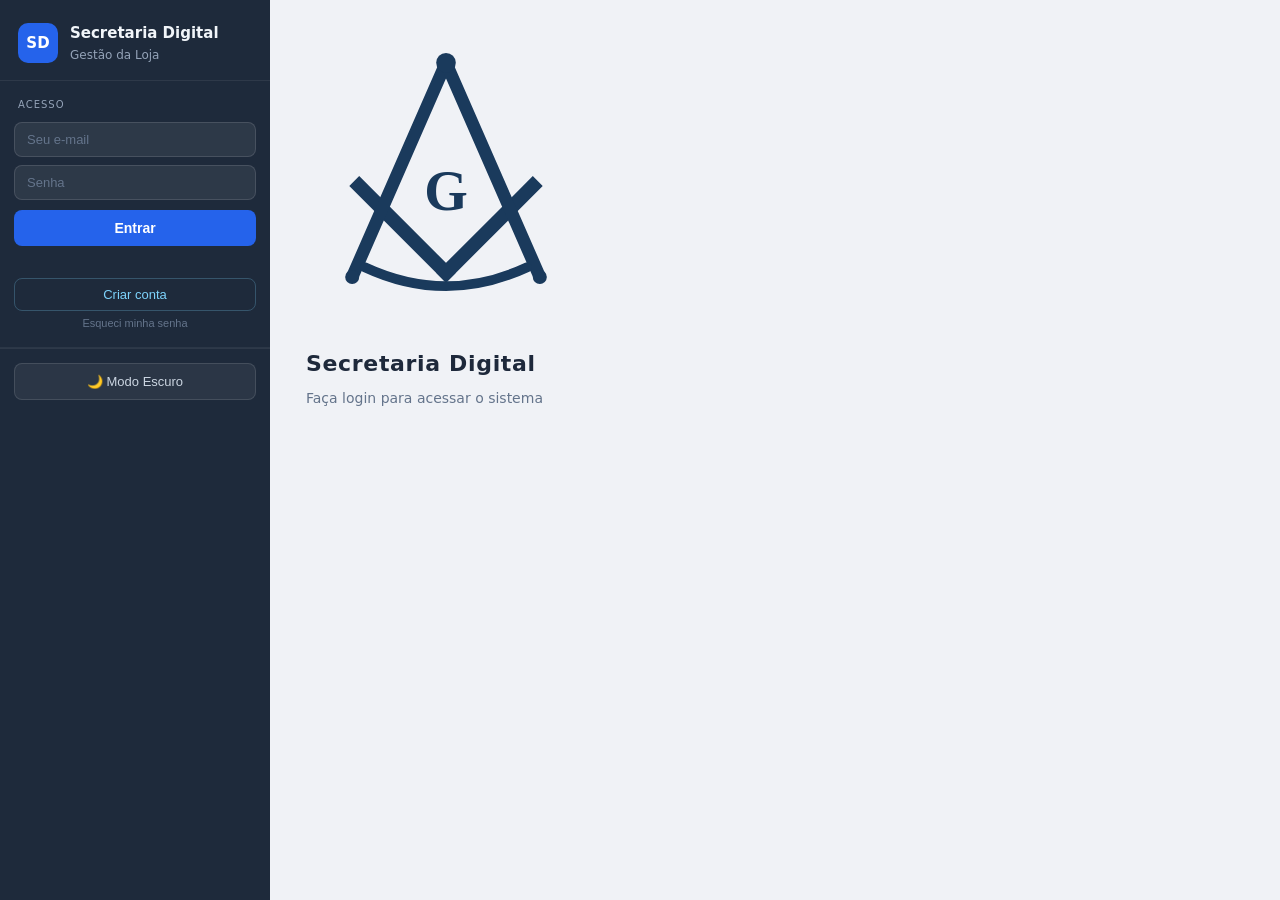
==== commit fb3d7be7: "feat: esqueci minha senha, visibilidade de novos usuarios e perfil de irmao" ====
--- a/frontend_painel/index.html
+++ b/frontend_painel/index.html
@@ -42,6 +42,7 @@
         <button class="btn-login" id="loginBtn">Entrar</button>
         <div class="sb-msg" id="loginMsg"></div>
         <button class="btn-criar-conta" id="abrirCadastroBtn">Criar conta</button>
+        <button class="btn-criar-conta" id="abrirRecuperarBtn" style="margin-top:4px;background:transparent;color:var(--muted);font-size:11px;border:none;cursor:pointer;padding:2px 0" onclick="abrirRecuperarSenha()">Esqueci minha senha</button>
       </div>
 
       <div id="blocoUsuario" style="display:none">
@@ -261,6 +262,77 @@
   </div>
 </div>
 
+<!-- Modal de recuperação de senha -->
+<div class="modal-overlay" id="modalRecuperarOverlay" onclick="fecharRecuperar()" style="display:none">
+  <div class="modal-box" onclick="event.stopPropagation()" style="max-width:400px">
+    <div class="modal-header">
+      <div class="modal-title" id="recuperarTitle">Recuperar senha</div>
+      <button class="modal-close" onclick="fecharRecuperar()">✕</button>
+    </div>
+    <div id="recuperarStep1">
+      <div class="modal-body">
+        <div style="color:#64748b;font-size:13px;margin-bottom:12px;line-height:1.5">
+          Informe o e-mail cadastrado. Enviaremos um link para criar uma nova senha.
+        </div>
+        <div class="modal-label">E-mail</div>
+        <input class="modal-input" id="rec_email" type="email" placeholder="seu@email.com" />
+        <pre class="modal-result" id="recuperarMsg" style="display:none"></pre>
+      </div>
+      <div class="modal-footer">
+        <button class="func-btn neutral" onclick="fecharRecuperar()">Cancelar</button>
+        <button class="func-btn primary" id="recuperarBtn" onclick="enviarRecuperacao()">Enviar link</button>
+      </div>
+    </div>
+    <div id="recuperarStep2" style="display:none">
+      <div class="modal-body" style="text-align:center;padding:20px 22px">
+        <div style="font-size:32px">📧</div>
+        <div style="font-size:16px;font-weight:700;margin-top:10px">Verifique seu e-mail</div>
+        <div style="color:#64748b;margin-top:6px;font-size:13px;line-height:1.5">
+          Se o e-mail estiver cadastrado, você receberá o link em instantes.<br/>
+          O link expira em <strong>1 hora</strong>.
+        </div>
+      </div>
+      <div class="modal-footer" style="justify-content:center">
+        <button class="func-btn primary" onclick="fecharRecuperar()">Entendido</button>
+      </div>
+    </div>
+  </div>
+</div>
+
+<!-- Modal de redefinição de senha (via link do e-mail) -->
+<div class="modal-overlay" id="modalRedefinirOverlay" style="display:none">
+  <div class="modal-box" onclick="event.stopPropagation()" style="max-width:400px">
+    <div class="modal-header">
+      <div class="modal-title">Criar nova senha</div>
+    </div>
+    <div id="redefinirStep1">
+      <div class="modal-body">
+        <div style="color:#64748b;font-size:13px;margin-bottom:12px">
+          Escolha uma nova senha para sua conta.
+        </div>
+        <div class="modal-label">Nova senha</div>
+        <input class="modal-input" id="red_senha" type="password" placeholder="Mínimo 8 caracteres" />
+        <div class="modal-label" style="margin-top:8px">Confirmar nova senha</div>
+        <input class="modal-input" id="red_confirma" type="password" placeholder="Repita a senha" />
+        <pre class="modal-result" id="redefinirMsg" style="display:none"></pre>
+      </div>
+      <div class="modal-footer">
+        <button class="func-btn primary" id="redefinirBtn" onclick="confirmarRedefinicao()">Salvar nova senha</button>
+      </div>
+    </div>
+    <div id="redefinirStep2" style="display:none">
+      <div class="modal-body" style="text-align:center;padding:20px 22px">
+        <div style="font-size:32px">✅</div>
+        <div style="font-size:16px;font-weight:700;margin-top:10px">Senha alterada!</div>
+        <div style="color:#64748b;margin-top:6px;font-size:13px">Faça login com sua nova senha.</div>
+      </div>
+      <div class="modal-footer" style="justify-content:center">
+        <button class="func-btn primary" onclick="fecharRedefinir()">Ir para login</button>
+      </div>
+    </div>
+  </div>
+</div>
+
 <!-- Modal de ação -->
 <div class="modal-overlay" id="modalOverlay" onclick="fecharModal()">
   <div class="modal-box" onclick="event.stopPropagation()">
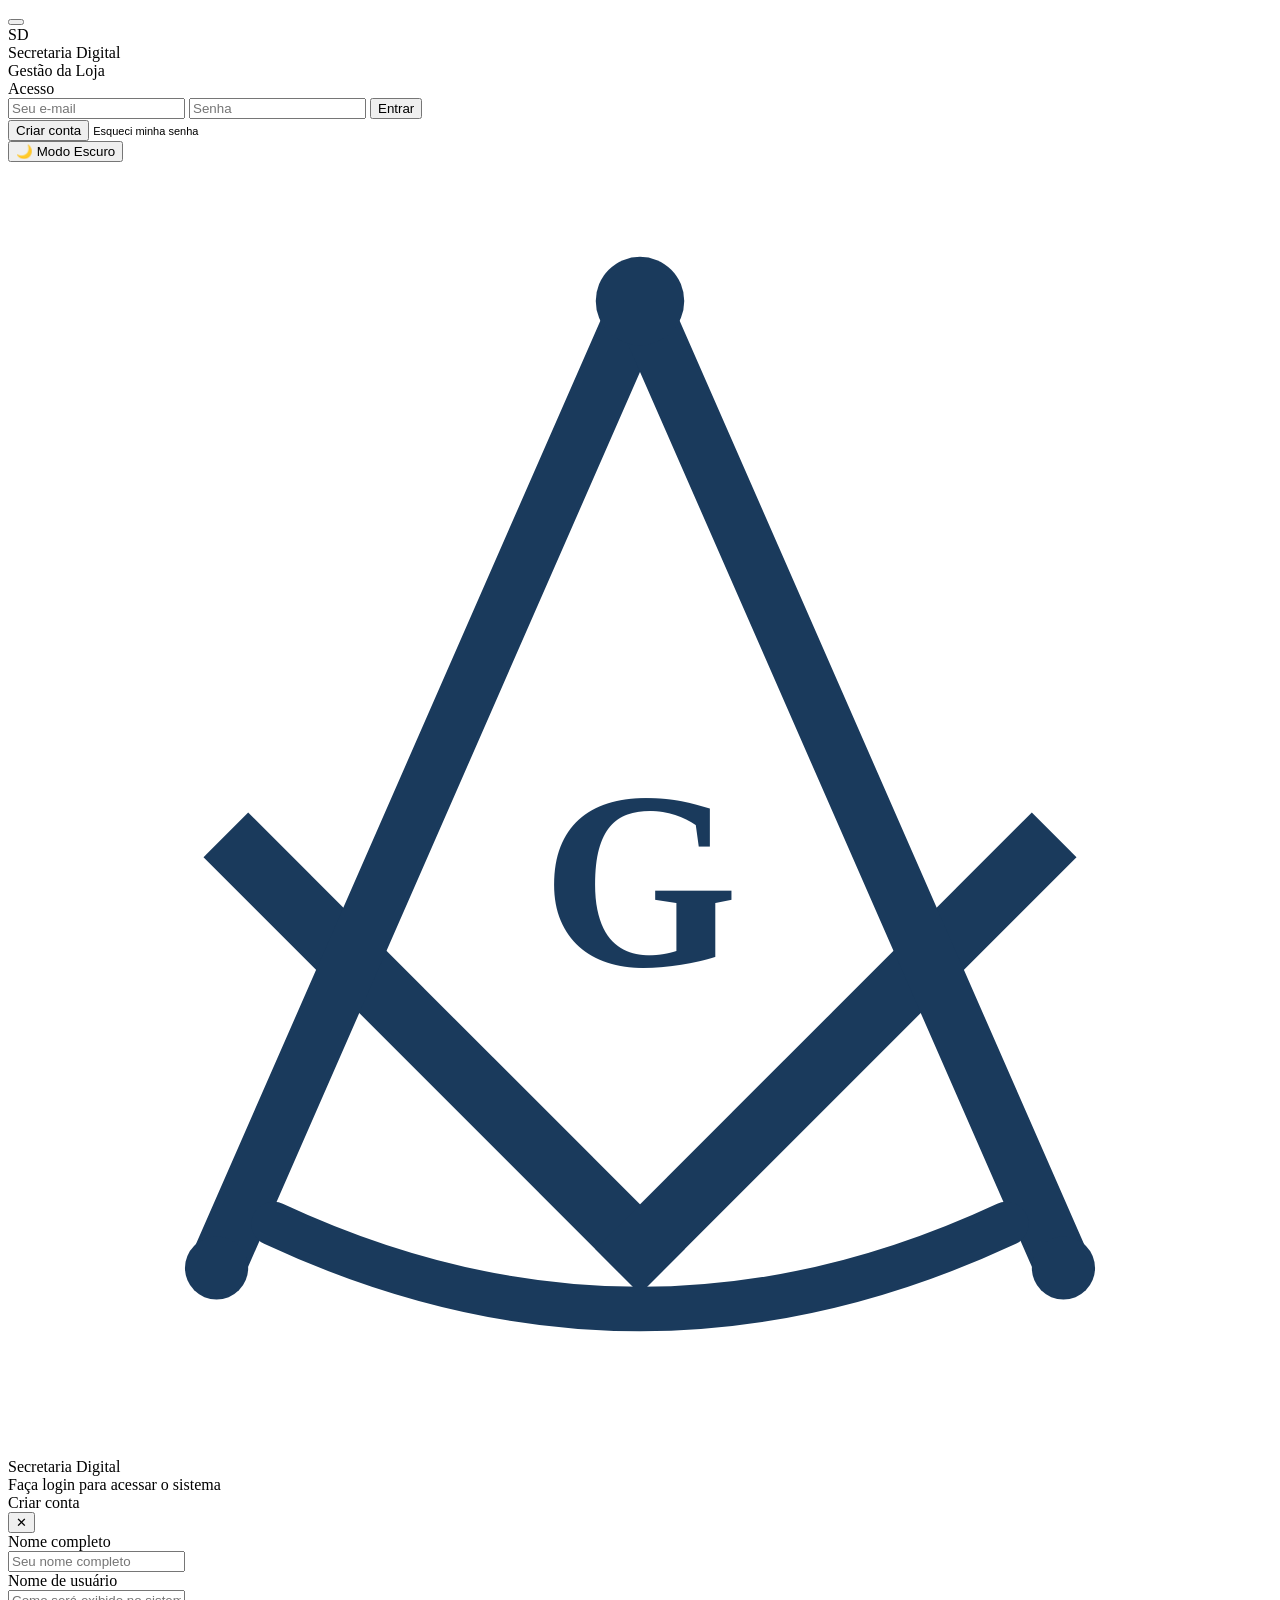
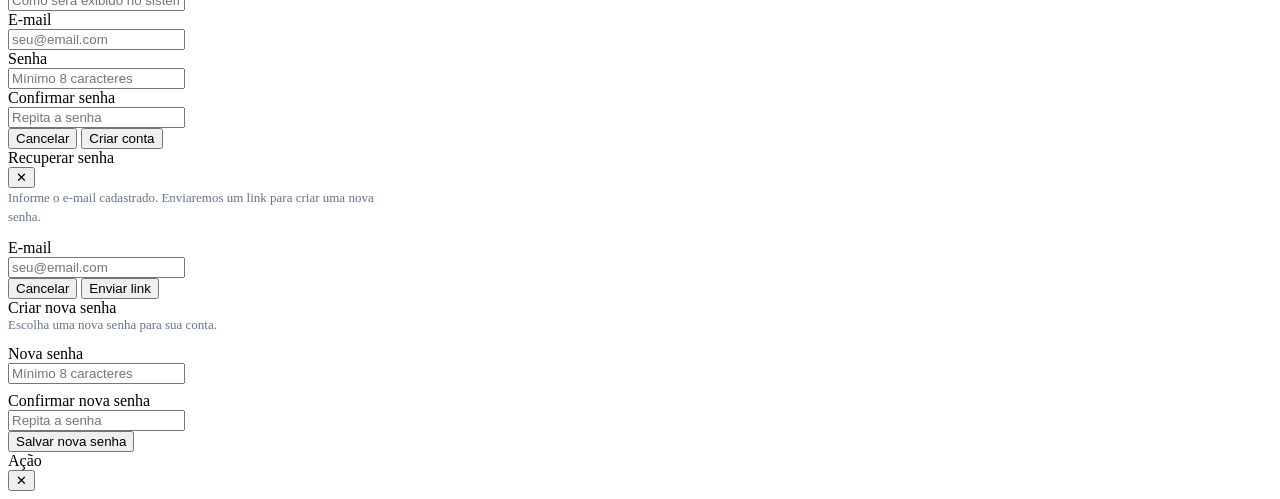
==== commit 4392ee74: "fix: index.html sem cache, static em /painel/static/, v39" ====
--- a/frontend_painel/index.html
+++ b/frontend_painel/index.html
@@ -4,9 +4,12 @@
   <meta charset="UTF-8" />
   <meta name="viewport" content="width=device-width, initial-scale=1.0" />
   <title>Secretaria Digital</title>
-  <link rel="stylesheet" href="styles.css?v=16" />
+  <link rel="stylesheet" href="/painel/static/styles.css?v=17" />
   <script>
-    (function(){var t=localStorage.getItem('sd-theme');if(t==='dark')document.documentElement.setAttribute('data-theme','dark');}())
+    (function(){
+      var t=localStorage.getItem('sd-theme');
+      if(t==='dark')document.documentElement.setAttribute('data-theme','dark');
+    }())
   </script>
   <script src="https://cdn.jsdelivr.net/npm/chart.js@4.4.0/dist/chart.umd.min.js"></script>
 </head>
@@ -263,7 +266,7 @@
 </div>
 
 <!-- Modal de recuperação de senha -->
-<div class="modal-overlay" id="modalRecuperarOverlay" onclick="fecharRecuperar()" style="display:none">
+<div class="modal-overlay" id="modalRecuperarOverlay" onclick="fecharRecuperar()">
   <div class="modal-box" onclick="event.stopPropagation()" style="max-width:400px">
     <div class="modal-header">
       <div class="modal-title" id="recuperarTitle">Recuperar senha</div>
@@ -300,7 +303,7 @@
 </div>
 
 <!-- Modal de redefinição de senha (via link do e-mail) -->
-<div class="modal-overlay" id="modalRedefinirOverlay" style="display:none">
+<div class="modal-overlay" id="modalRedefinirOverlay">
   <div class="modal-box" onclick="event.stopPropagation()" style="max-width:400px">
     <div class="modal-header">
       <div class="modal-title">Criar nova senha</div>
@@ -345,6 +348,6 @@
   </div>
 </div>
 
-<script src="app.js?v=36"></script>
+<script src="/painel/static/app.js?v=39"></script>
 </body>
 </html>
